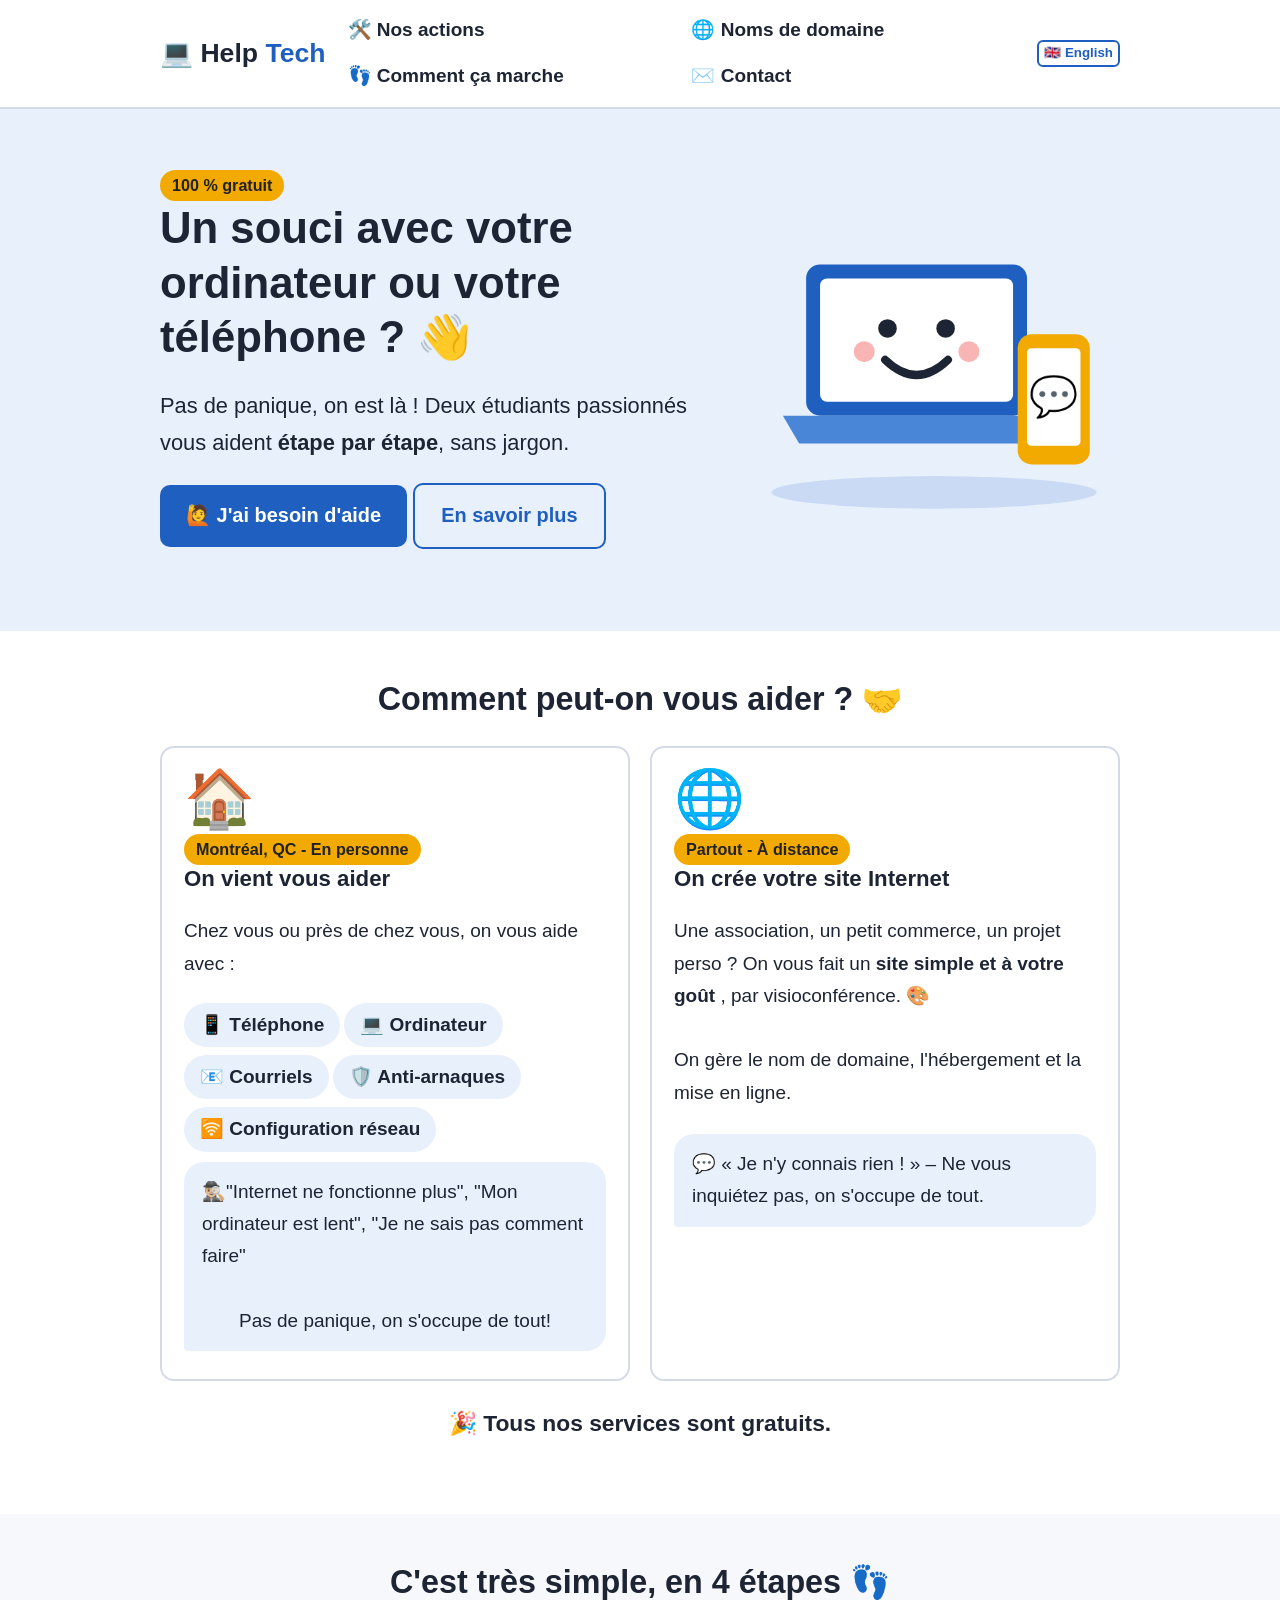
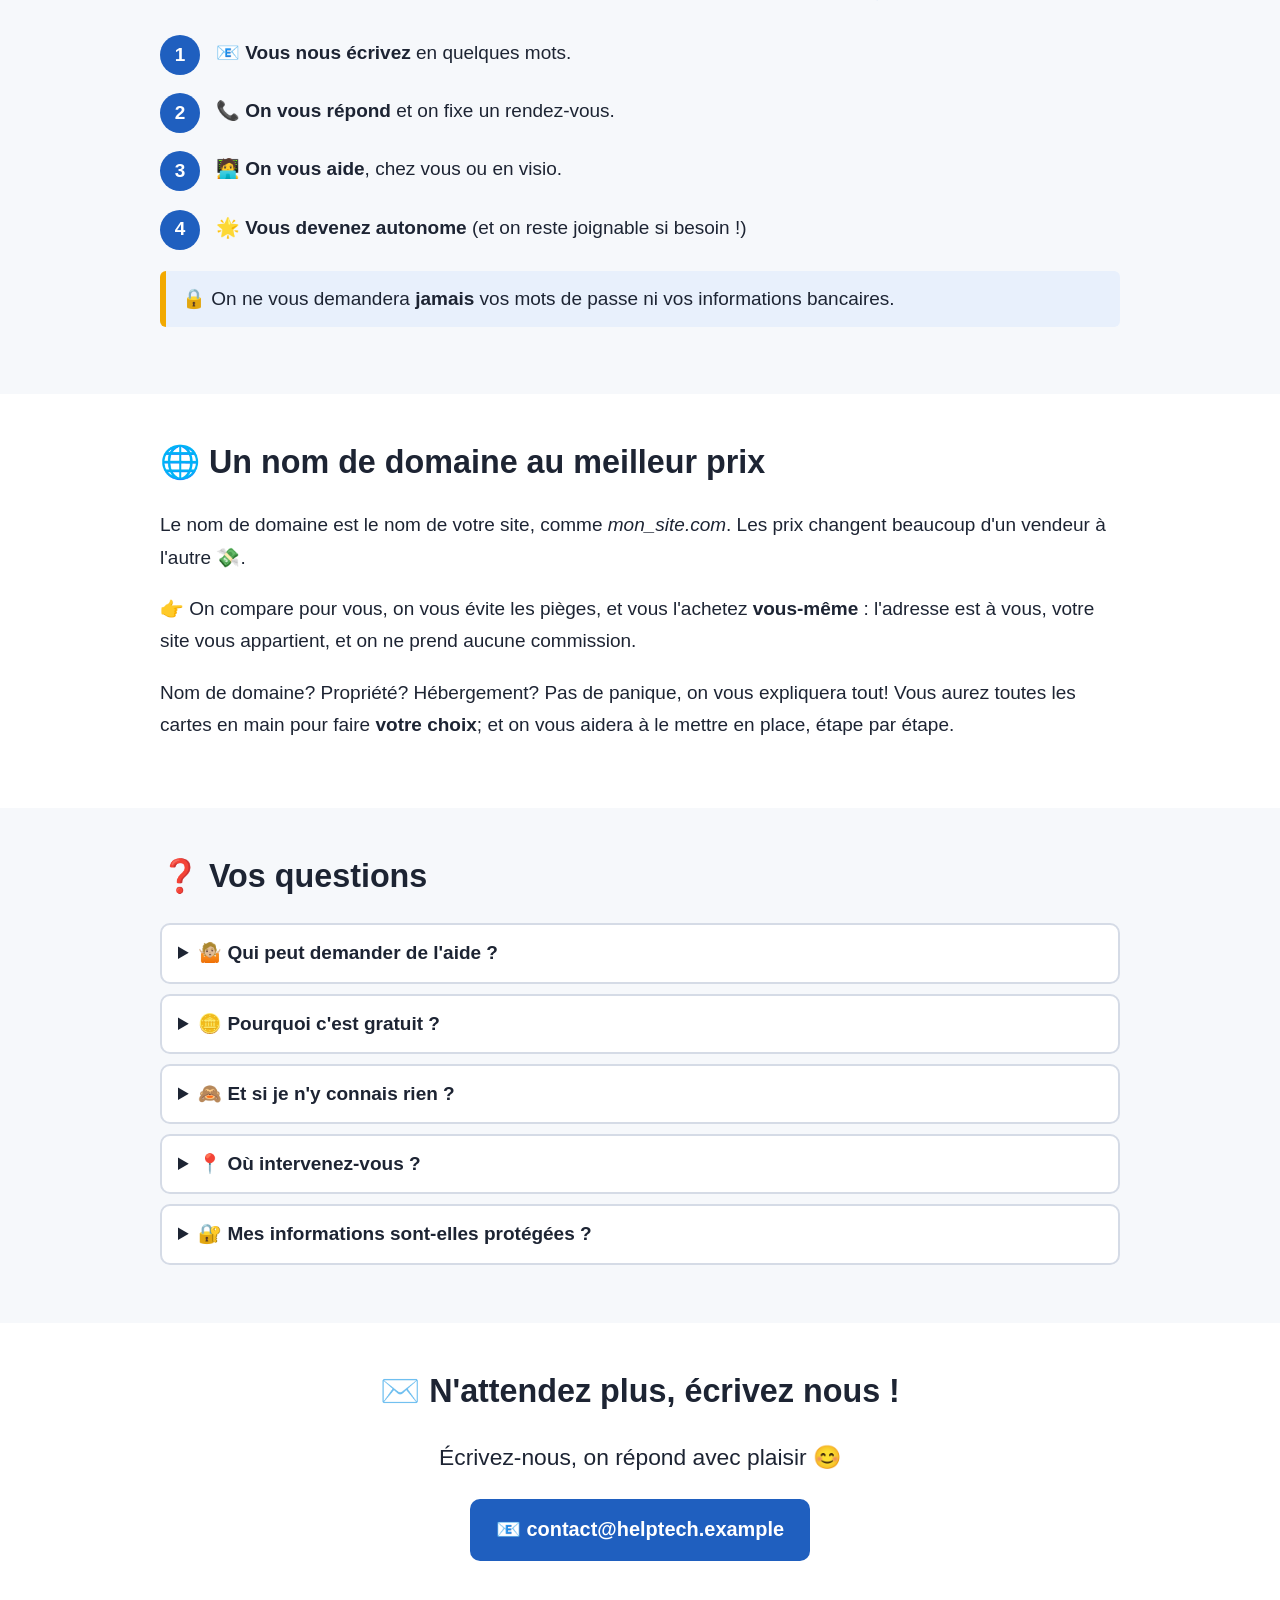
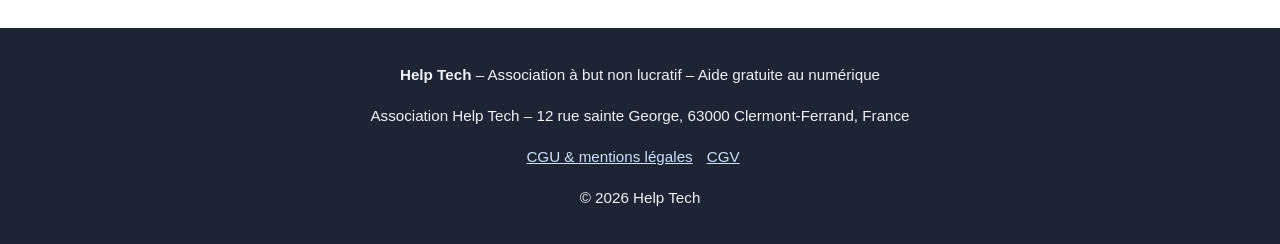
==== index.html @ c31736c2 "final" ====
<!doctype html>
<html lang="fr">
  <head>
    <meta charset="utf-8" />
    <meta name="viewport" content="width=device-width,initial-scale=1" />
    <title>Help Tech – L'informatique, simplement et gratuitement</title>
    <meta
      name="description"
      content="Help Tech, association gratuite : aide informatique à Montréal et création de sites internet à distance." />
    <link rel="stylesheet" href="style.css" />
  </head>
  <body>
    <main>
      <div class="hero">
        <div class="w">
          <div>
            <span class="tag">100 % gratuit</span>
            <h1>Un souci avec votre ordinateur ou votre téléphone ? 👋</h1>
            <p class="big">
              Pas de panique, on est là ! Deux étudiants passionnés vous aident
              <strong>étape par étape</strong>, sans jargon.
            </p>
            <p>
              <a class="btn" href="#contact">🙋 J'ai besoin d'aide</a>
              <a class="btn alt" href="#services">En savoir plus</a>
            </p>
          </div>
          <svg
            viewBox="0 0 320 260"
            role="img"
            aria-label="Illustration : un ordinateur portable souriant et un téléphone">
            <ellipse
              cx="160"
              cy="236"
              rx="140"
              ry="14"
              fill="#1f5fbf"
              opacity=".15" />
            <rect
              x="50"
              y="40"
              width="190"
              height="130"
              rx="12"
              fill="#1f5fbf" />
            <rect x="62" y="52" width="166" height="106" rx="6" fill="#fff" />
            <circle cx="120" cy="95" r="8" fill="#1d2433" />
            <circle cx="170" cy="95" r="8" fill="#1d2433" />
            <path
              d="M118 122q27 26 54 0"
              stroke="#1d2433"
              stroke-width="7"
              fill="none"
              stroke-linecap="round" />
            <circle cx="100" cy="115" r="9" fill="#f9b4b4" />
            <circle cx="190" cy="115" r="9" fill="#f9b4b4" />
            <path d="M30 170h230l-14 24H44z" fill="#4a86d8" />
            <rect
              x="232"
              y="100"
              width="62"
              height="112"
              rx="12"
              fill="#f2a900" />
            <rect x="240" y="112" width="46" height="84" rx="4" fill="#fff" />
            <text x="263" y="165" font-size="34" text-anchor="middle">💬</text>
            <text x="40" y="36" font-size="30"></text>
            <text x="250" y="70" font-size="26"></text>
          </svg>
        </div>
      </div>

      <section id="services">
        <div class="w">
          <h2 class="center">Comment peut-on vous aider ? 🤝</h2>
          <div class="grid">
            <div class="card">
              <span class="ico">🏠</span
              ><span class="tag">Montréal, QC - En personne</span>
              <h3>On vient vous aider</h3>
              <p>Chez vous ou près de chez vous, on vous aide avec :</p>
              <span class="pill">📱 Téléphone</span
              ><span class="pill">💻 Ordinateur</span
              ><span class="pill">📧 Courriels</span
              ><span class="pill">🛡️ Anti-arnaques</span>
              <span class="pill">🛜 Configuration réseau</span>
              <p class="bubble">
                🕵🏼‍♂️"Internet ne fonctionne plus", "Mon ordinateur est lent", "Je
                ne sais pas comment faire"
                <br />
                <br />
                <span class="center">Pas de panique, on s'occupe de tout!</span>
              </p>
            </div>
            <div class="card">
              <span class="ico">🌐</span
              ><span class="tag">Partout - À distance</span>
              <h3>On crée votre site Internet</h3>
              <p>
                Une association, un petit commerce, un projet perso ? On vous
                fait un <strong>site simple et à votre goût </strong>, par
                visioconférence. 🎨 <br /><br />On gère le nom de domaine,
                l'hébergement et la mise en ligne.
              </p>
              <p class="bubble">
                💬 « Je n'y connais rien ! » – Ne vous inquiétez pas, on
                s'occupe de tout.
              </p>
            </div>
          </div>
          <p class="center big">
            🎉
            <strong>Tous nos services sont gratuits<span></span>.</strong>
          </p>
        </div>
      </section>

      <section id="how" class="alt">
        <div class="w">
          <h2 class="center">C'est très simple, en 4 étapes 👣</h2>
          <ol class="steps">
            <li>📧 <strong>Vous nous écrivez</strong> en quelques mots.</li>
            <li>
              📞 <strong>On vous répond</strong> et on fixe un rendez-vous.
            </li>
            <li>🧑‍💻 <strong>On vous aide</strong>, chez vous ou en visio.</li>
            <li>
              🌟 <strong>Vous devenez autonome</strong> (et on reste joignable
              si besoin !)
            </li>
          </ol>
          <p class="note">
            🔒 On ne vous demandera <strong>jamais</strong> vos mots de passe ni
            vos informations bancaires.
          </p>
        </div>
      </section>

      <section id="domain">
        <div class="w">
          <h2>🌐 Un nom de domaine au meilleur prix</h2>
          <p>
            Le nom de domaine est le nom de votre site, comme
            <em>mon_site.com</em>. Les prix changent beaucoup d'un vendeur à
            l'autre 💸.
          </p>
          <p>
            👉 On compare pour vous, on vous évite les pièges, et vous l'achetez
            <strong>vous-même</strong> : l'adresse est à vous, votre site vous
            appartient, et on ne prend aucune commission.
          </p>
          <p>
            Nom de domaine? Propriété? Hébergement? Pas de panique, on vous
            expliquera tout! Vous aurez toutes les cartes en main pour faire
            <strong>votre choix</strong>; et on vous aidera à le mettre en
            place, étape par étape.
          </p>
        </div>
      </section>

      <section class="alt">
        <div class="w">
          <h2>❓ Vos questions</h2>
          <details>
            <summary>🤷🏼 Qui peut demander de l'aide ?</summary>
            <p>Tout le monde !</p>
          </details>
          <details>
            <summary>🪙 Pourquoi c'est gratuit ?</summary>
            <p>
              On est une association de bénévoles : on aime aider, tout
              simplement.
            </p>
          </details>
          <details>
            <summary>🙈 Et si je n'y connais rien ?</summary>
            <p>C'est justement pour ça qu'on est là. On part de zéro.</p>
          </details>
          <details>
            <summary>📍 Où intervenez-vous ?</summary>
            <p>
              En personne à Montréal, et à distance partout où il y a Internet.
            </p>
          </details>
          <details>
            <summary>🔐 Mes informations sont-elles protégées ?</summary>
            <p>
              Oui, on s'en sert seulement pour vous répondre.
              <a href="cgu.html#donnees" target="_blank">Voir les détails</a>.
            </p>
          </details>
        </div>
      </section>

      <section id="contact">
        <div class="w center">
          <h2>✉️ N'attendez plus, écrivez nous !</h2>
          <p class="big">Écrivez-nous, on répond avec plaisir 😊</p>
          <p>
            <a class="btn" href="mailto:contact@helptech.example"
              >📧 contact@helptech.example</a
            >
          </p>
        </div>
      </section>
    </main>
    <script src="script.js"></script>
  </body>
</html>
---- style.css ----
:root {
  --bg: #fff;
  --fg: #1d2433;
  --mut: #51596b;
  --pri: #1f5fbf;
  --pri2: #e8f0fc;
  --acc: #f2a900;
  --card: #f6f8fb;
  --bd: #d5dbe6;
}
@media (prefers-color-scheme: dark) {
  :root {
    --bg: #12161f;
    --fg: #eef1f7;
    --mut: #b3bccd;
    --pri: #7fb0ff;
    --pri2: #1c2740;
    --card: #1a2030;
    --bd: #2d3650;
  }
}
* {
  box-sizing: border-box;
}
html {
  scroll-behavior: smooth;
  font-size: 19px;
}
body {
  margin: 0;
  font-family: Verdana, Arial, sans-serif;
  line-height: 1.7;
  background: var(--bg);
  color: var(--fg);
}
.w {
  max-width: 1000px;
  margin: auto;
  padding: 0 20px;
}
a {
  color: var(--pri);
}
h1,
h2,
h3 {
  line-height: 1.25;
}
h2 {
  font-size: 1.7rem;
  margin-top: 0;
}
header {
  background: var(--bg);
  border-bottom: 2px solid var(--bd);
  position: sticky;
  top: 0;
  z-index: 5;
}
header .w {
  display: grid;
  grid-template-columns: auto minmax(0, 1fr) auto;
  align-items: center;
  gap: 10px 20px;
  padding-top: 10px;
  padding-bottom: 10px;
}
.logo {
  font-weight: 700;
  font-size: 1.4rem;
  text-decoration: none;
  color: var(--fg);
}
.logo span {
  color: var(--pri);
}
nav {
  grid-column: 2;
  display: grid;
  grid-auto-flow: column;
  grid-template-columns: repeat(2, minmax(0, 1fr));
  grid-template-rows: repeat(2, auto);
  align-items: center;
  gap: 6px 16px;
}
nav a {
  color: var(--fg);
  text-decoration: none;
  font-weight: 700;
  padding: 4px 2px;
}
nav a:hover {
  color: var(--pri);
  text-decoration: underline;
}
.lang {
  grid-column: 3;
  justify-self: end;
  border: 2px solid var(--pri);
  border-radius: 6px;
  padding: 0 5px;
  font-size: 0.7rem;
  font-weight: 700;
  text-decoration: none;
  white-space: nowrap;
}
@media (max-width: 760px) {
  header .w {
    grid-template-columns: minmax(0, 1fr) auto;
  }
  nav {
    grid-column: 1 / -1;
    grid-row: 2;
  }
  .lang {
    grid-column: 2;
    grid-row: 1;
  }
}
.btn {
  display: inline-block;
  background: var(--pri);
  color: #fff;
  padding: 14px 26px;
  border-radius: 10px;
  font-weight: 700;
  text-decoration: none;
  font-size: 1.05rem;
}
[data-theme] .btn,
.btn:hover {
  filter: brightness(1.1);
}
.btn.alt {
  background: transparent;
  color: var(--pri);
  border: 2px solid var(--pri);
}
.hero {
  background: var(--pri2);
  padding: 60px 0;
}
.hero h1 {
  font-size: 2.3rem;
  margin: 0 0 12px;
}
.hero p {
  max-width: 640px;
  font-size: 1.15rem;
}
section {
  padding: 48px 0;
}
section.alt {
  background: var(--card);
}
.grid {
  display: grid;
  grid-template-columns: repeat(auto-fit, minmax(280px, 1fr));
  gap: 20px;
}
.card {
  background: var(--bg);
  border: 2px solid var(--bd);
  border-radius: 14px;
  padding: 22px;
}
.card h3 {
  margin-top: 0;
}
.tag {
  display: inline-block;
  background: var(--acc);
  color: #222;
  font-weight: 700;
  border-radius: 20px;
  padding: 2px 12px;
  font-size: 0.85rem;
}
ol.steps {
  counter-reset: s;
  list-style: none;
  padding: 0;
}
ol.steps li {
  counter-increment: s;
  position: relative;
  padding: 8px 0 8px 56px;
  margin-bottom: 10px;
}
ol.steps li:before {
  content: counter(s);
  position: absolute;
  left: 0;
  top: 6px;
  width: 40px;
  height: 40px;
  border-radius: 50%;
  background: var(--pri);
  color: #fff;
  font-weight: 700;
  display: grid;
  place-items: center;
}
details {
  border: 2px solid var(--bd);
  border-radius: 10px;
  padding: 12px 16px;
  margin-bottom: 10px;
  background: var(--bg);
}
summary {
  cursor: pointer;
  font-weight: 700;
}
footer {
  background: #1d2433;
  color: #eef1f7;
  padding: 18px 0;
  font-size: 0.8rem;
  text-align: center;
}
footer a {
  color: #cfe0ff;
  margin-right: 14px;
}
.doc {
  padding: 40px 0;
}
.doc h2 {
  margin-top: 2rem;
  font-size: 1.3rem;
}
.note {
  background: var(--pri2);
  border-left: 6px solid var(--acc);
  padding: 12px 16px;
  border-radius: 6px;
}
a:focus,
button:focus,
summary:focus {
  outline: 3px solid var(--acc);
  outline-offset: 2px;
}
.lang:focus:not(:focus-visible) {
  outline: none;
}
@media (max-width: 600px) {
  html {
    font-size: 17px;
  }
  .hero h1 {
    font-size: 1.8rem;
  }
}
.hero .w {
  display: grid;
  grid-template-columns: 1.2fr 0.8fr;
  gap: 30px;
  align-items: center;
}
.hero svg {
  width: 100%;
  height: auto;
}
@media (max-width: 760px) {
  .hero .w {
    grid-template-columns: 1fr;
  }
}
.ico {
  font-size: 3rem;
  line-height: 1;
  display: block;
  margin-bottom: 6px;
}
.card {
  transition: transform 0.2s;
}
.card:hover {
  transform: translateY(-4px);
}
.big {
  font-size: 1.2rem;
}
.small-asterisk {
  font-size: 0.8em;
}
.center {
  text-align: center;
}
.pill {
  display: inline-block;
  background: var(--pri2);
  border-radius: 30px;
  padding: 6px 16px;
  margin: 4px 4px 4px 0;
  font-weight: 700;
}
.bubble {
  background: var(--pri2);
  border-radius: 20px 20px 20px 4px;
  padding: 14px 18px;
  display: inline-block;
  margin: 6px 0;
}
.bubble .center {
  display: block;
}
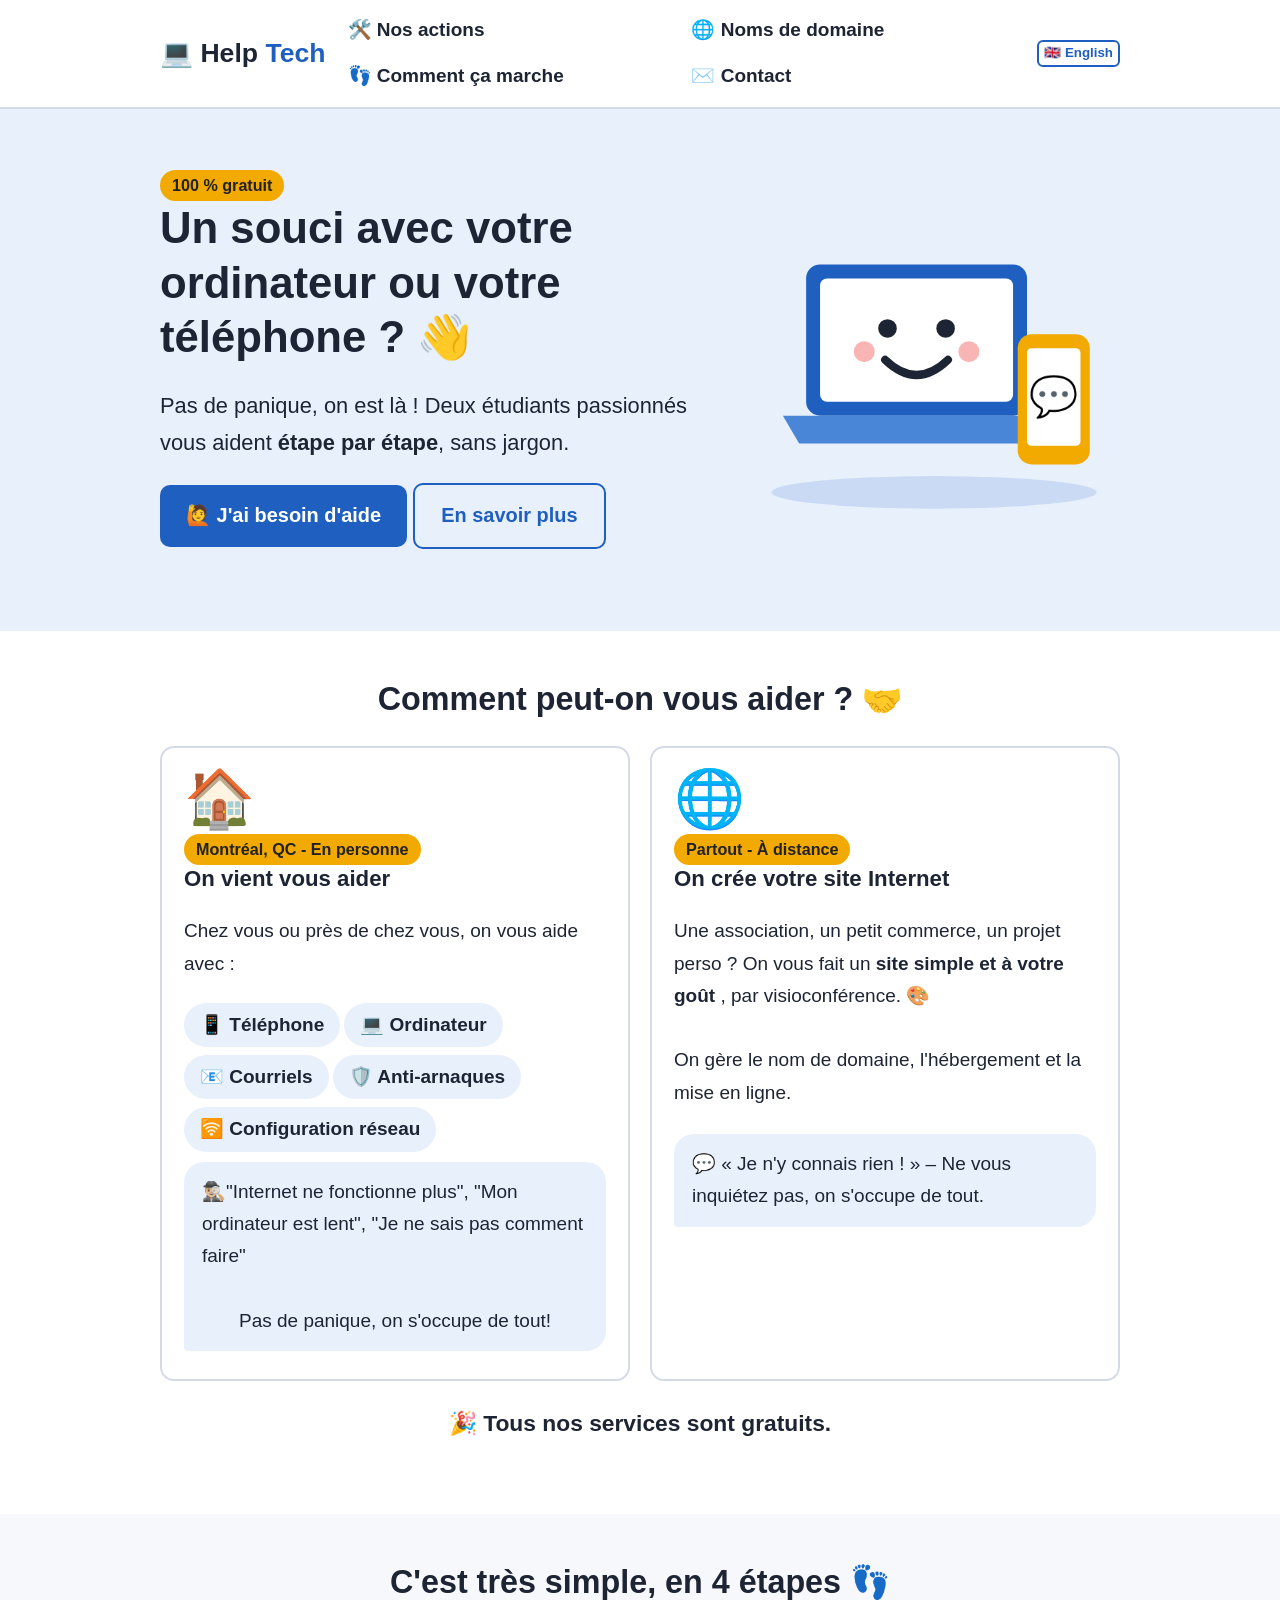
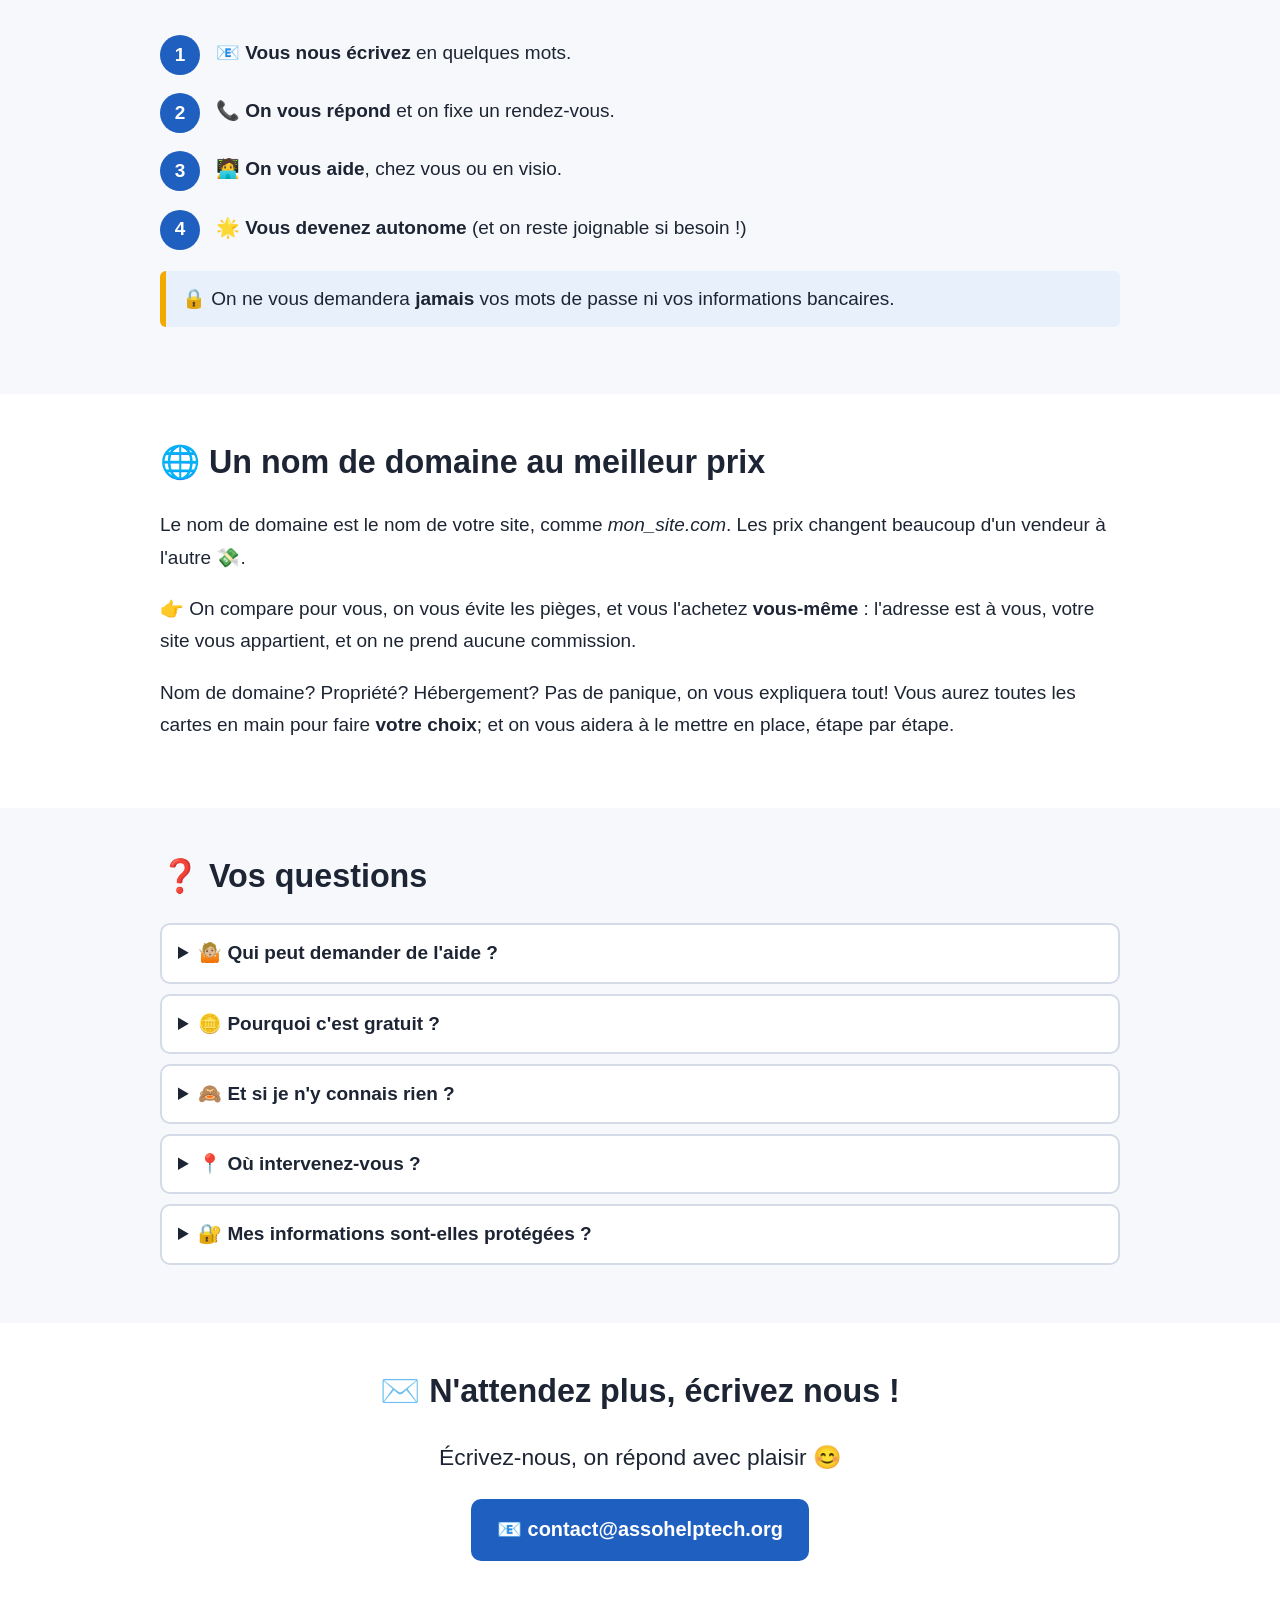
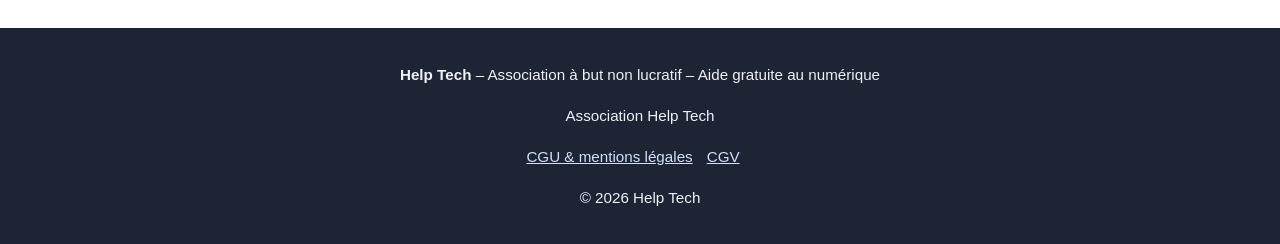
==== commit a88d5034: "mailto" ====
--- a/index.html
+++ b/index.html
@@ -197,8 +197,8 @@
           <h2>✉️ N'attendez plus, écrivez nous !</h2>
           <p class="big">Écrivez-nous, on répond avec plaisir 😊</p>
           <p>
-            <a class="btn" href="mailto:contact@helptech.example"
-              >📧 contact@helptech.example</a
+            <a class="btn" href="mailto:contact@assohelptech.org"
+              >📧 contact@assohelptech.org</a
             >
           </p>
         </div>
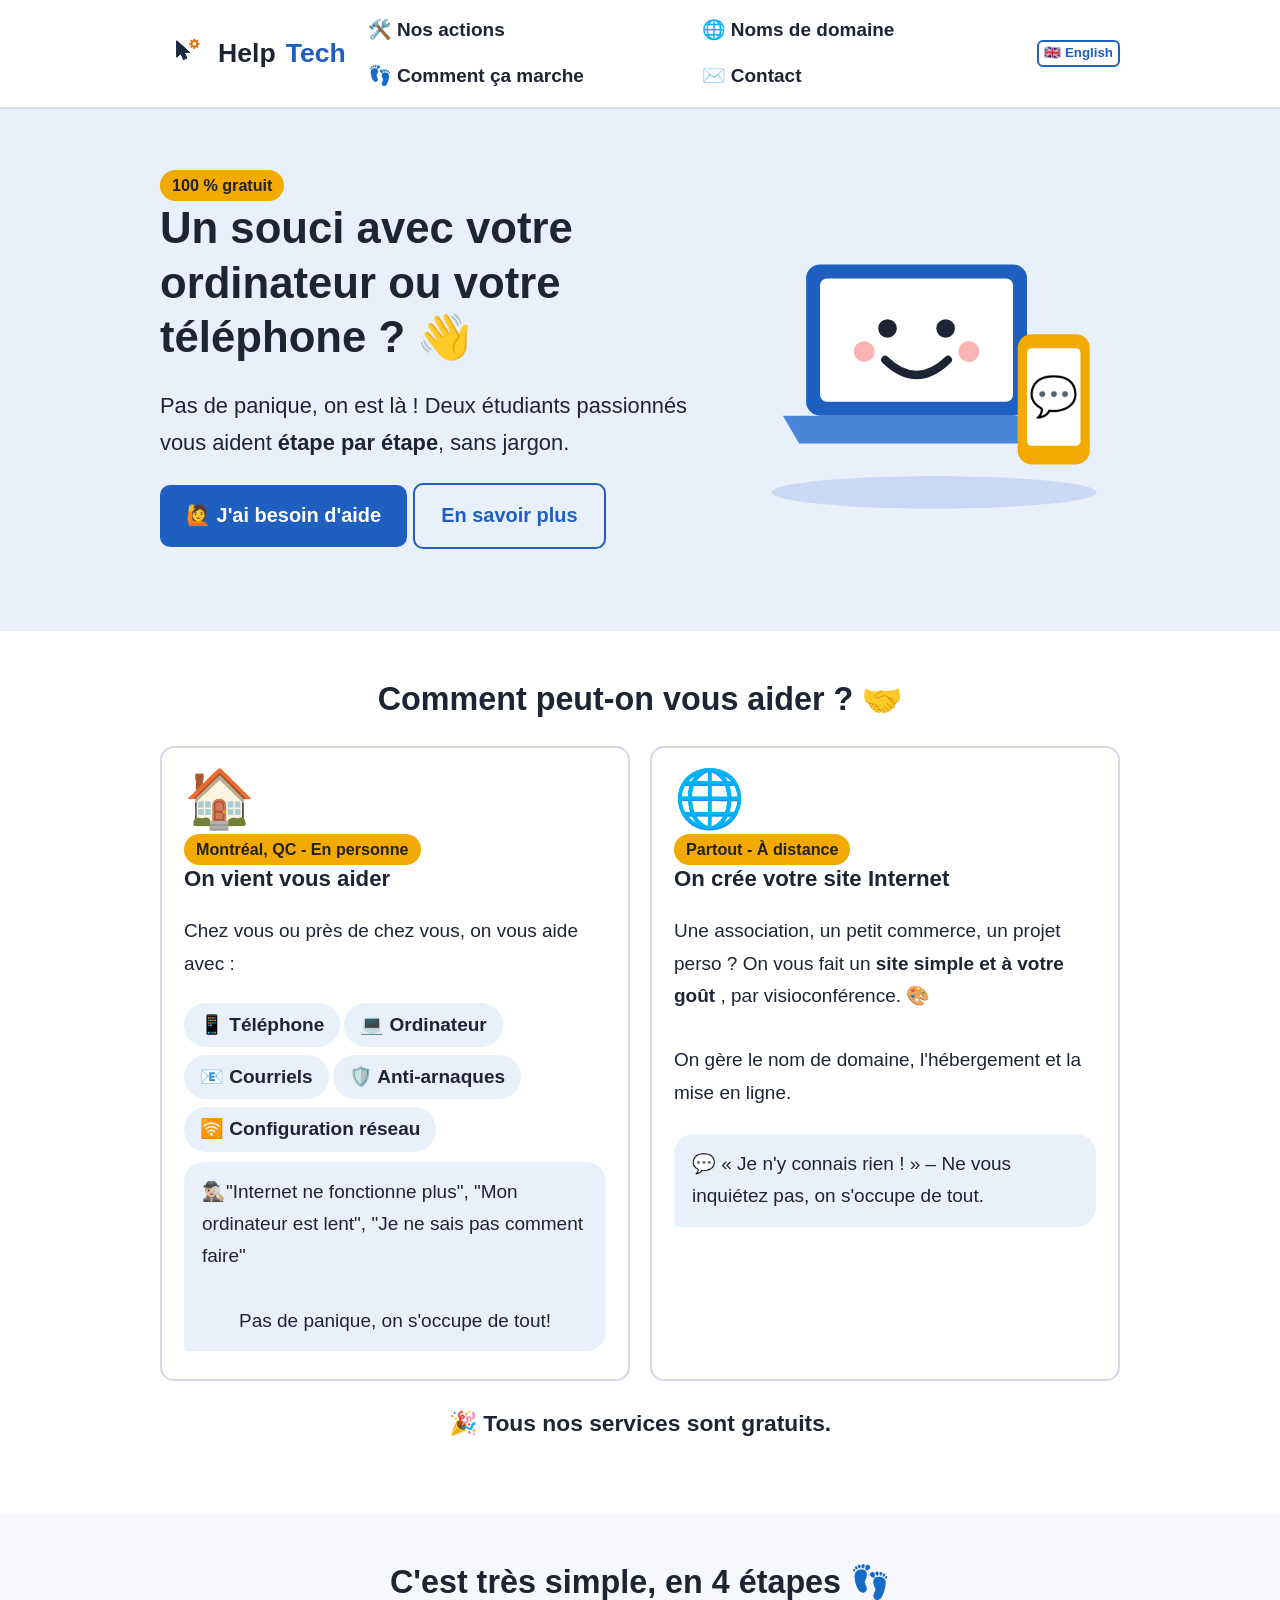
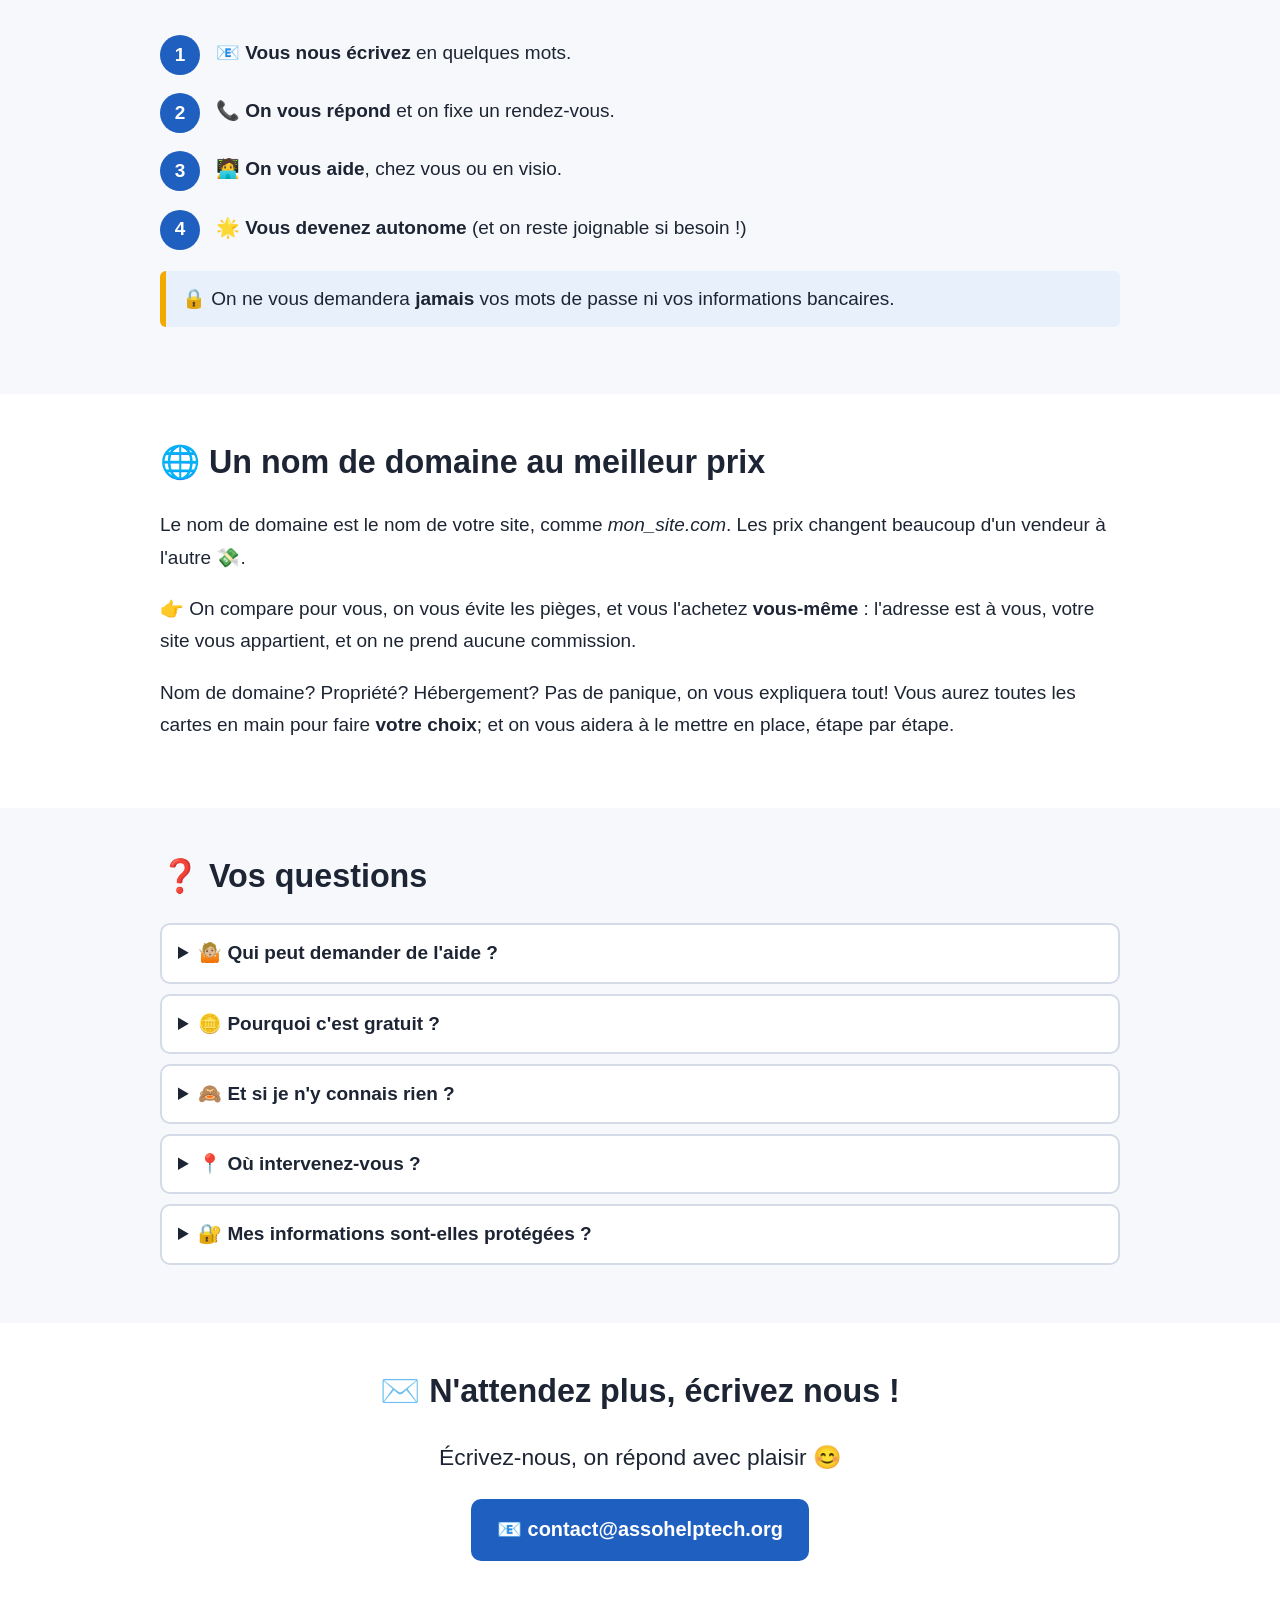
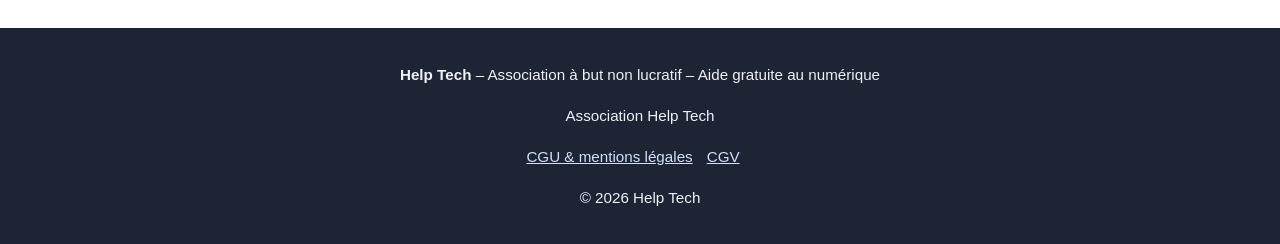
==== commit fbba9871: "logo" ====
--- a/index.html
+++ b/index.html
@@ -7,6 +7,7 @@
     <meta
       name="description"
       content="Help Tech, association gratuite : aide informatique à Montréal et création de sites internet à distance." />
+    <link rel="icon" type="image/png" href="Logo%20principal-selection.png" />
     <link rel="stylesheet" href="style.css" />
   </head>
   <body>
@@ -197,7 +198,10 @@
           <h2>✉️ N'attendez plus, écrivez nous !</h2>
           <p class="big">Écrivez-nous, on répond avec plaisir 😊</p>
           <p>
-            <a class="btn" href="mailto:contact@assohelptech.org"
+            <a
+              class="btn"
+              href="mailto:contact@assohelptech.org"
+              target="_blank"
               >📧 contact@assohelptech.org</a
             >
           </p>
--- a/style.css
+++ b/style.css
@@ -66,10 +66,18 @@
   padding-bottom: 10px;
 }
 .logo {
+  display: inline-flex;
+  align-items: center;
+  gap: 10px;
   font-weight: 700;
   font-size: 1.4rem;
   text-decoration: none;
   color: var(--fg);
+}
+.logo img {
+  width: 48px;
+  height: 48px;
+  object-fit: contain;
 }
 .logo span {
   color: var(--pri);
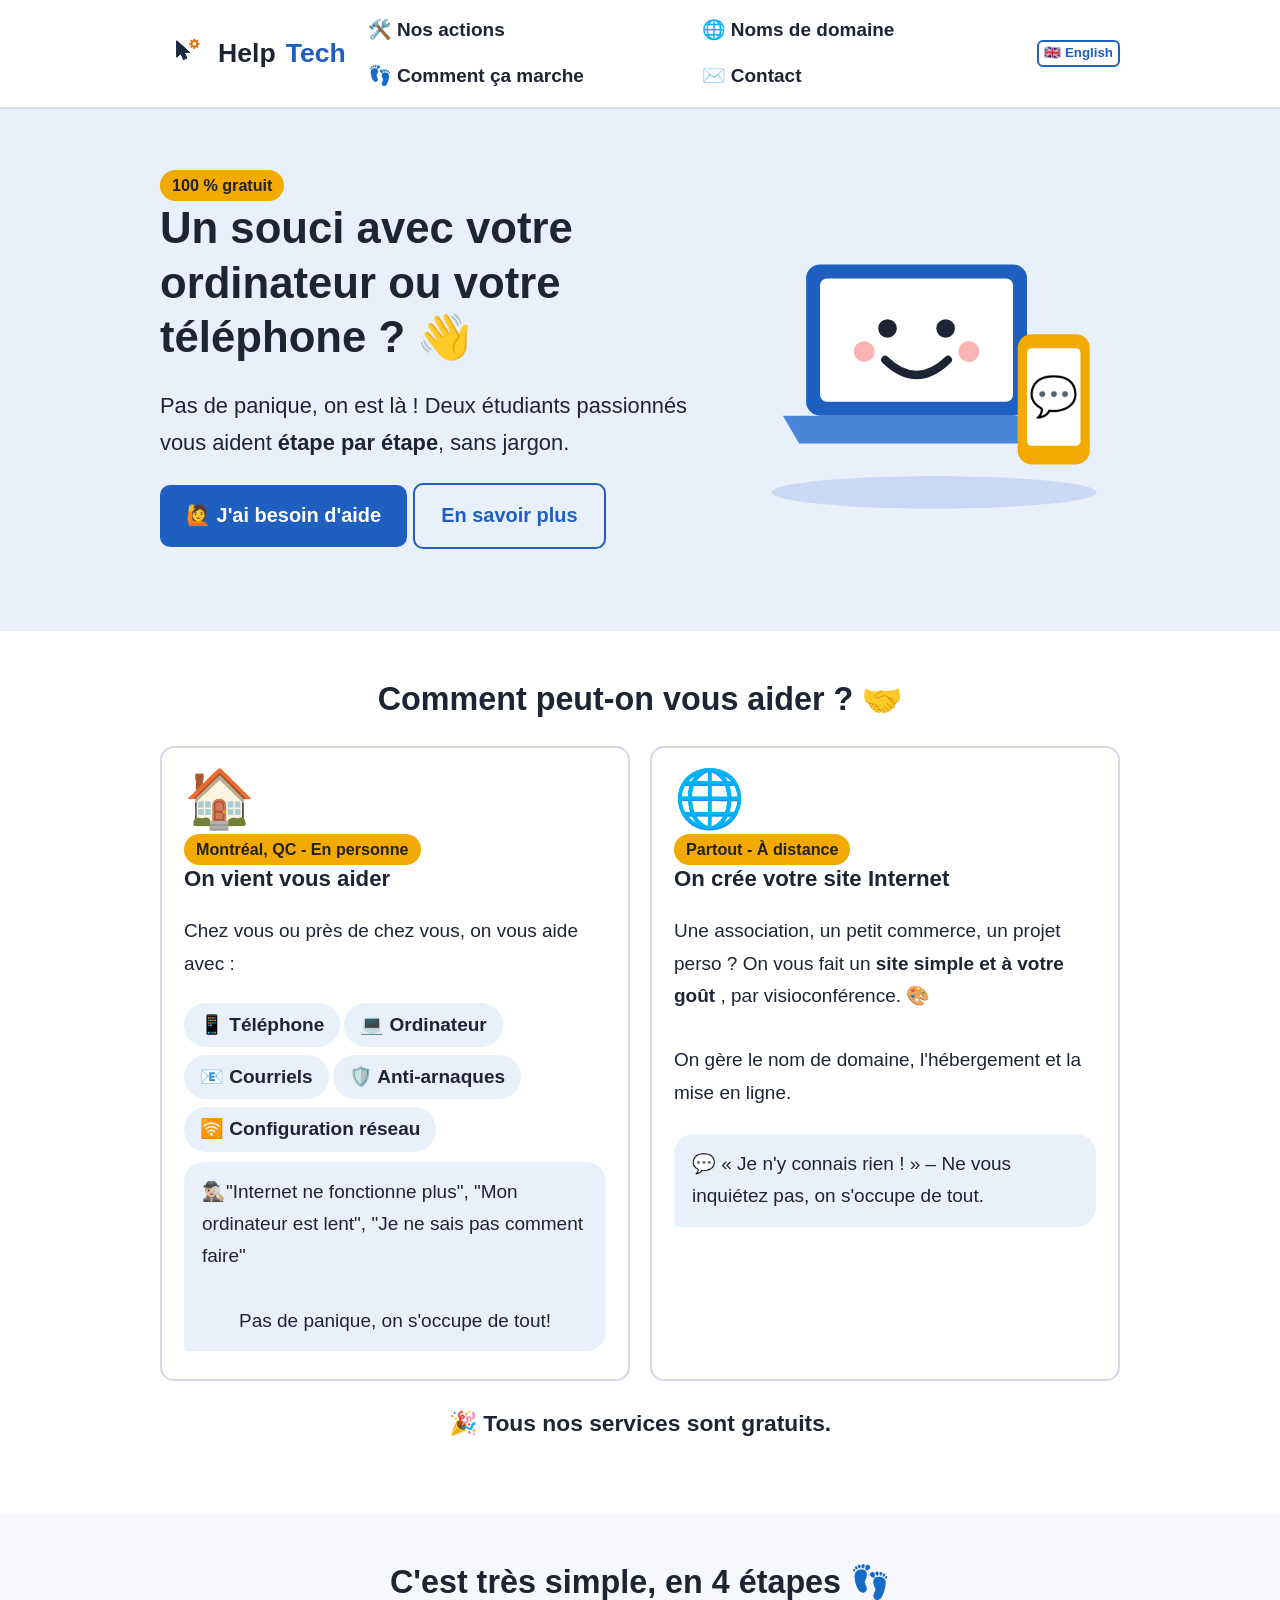
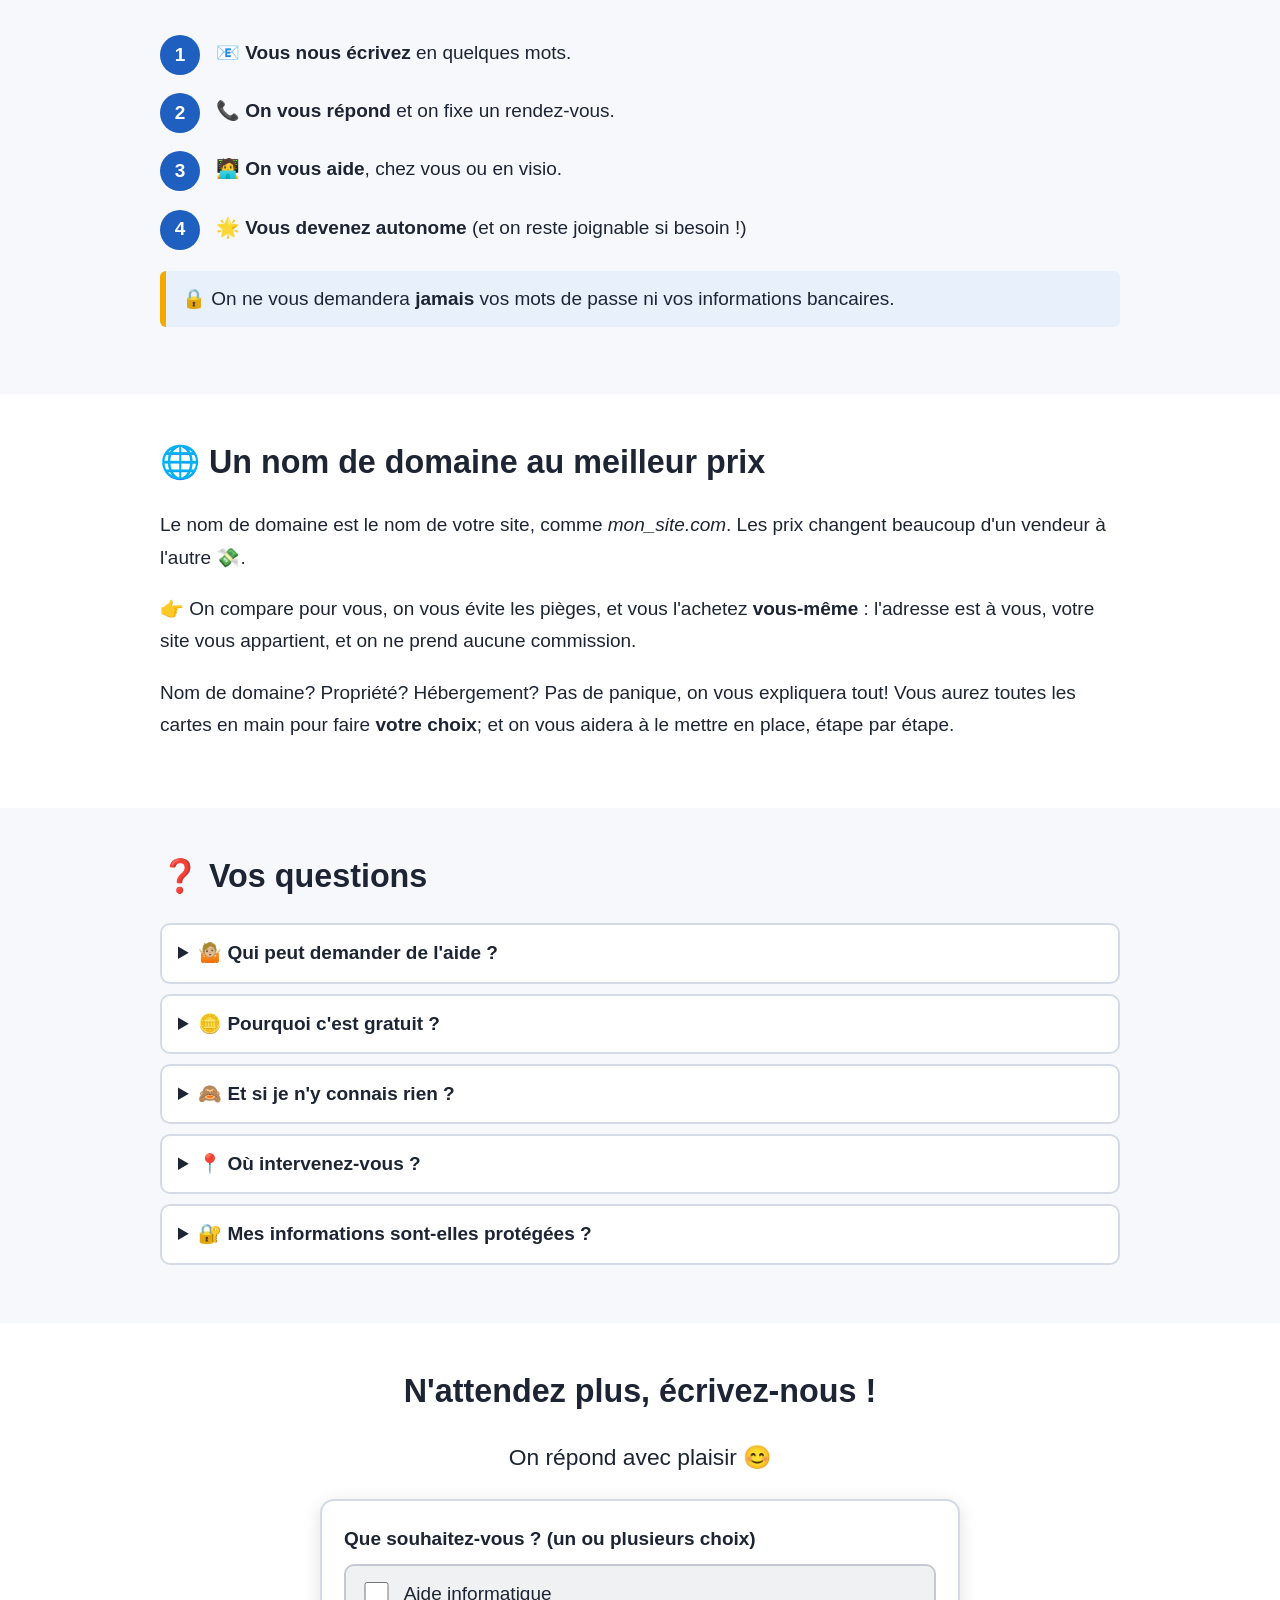
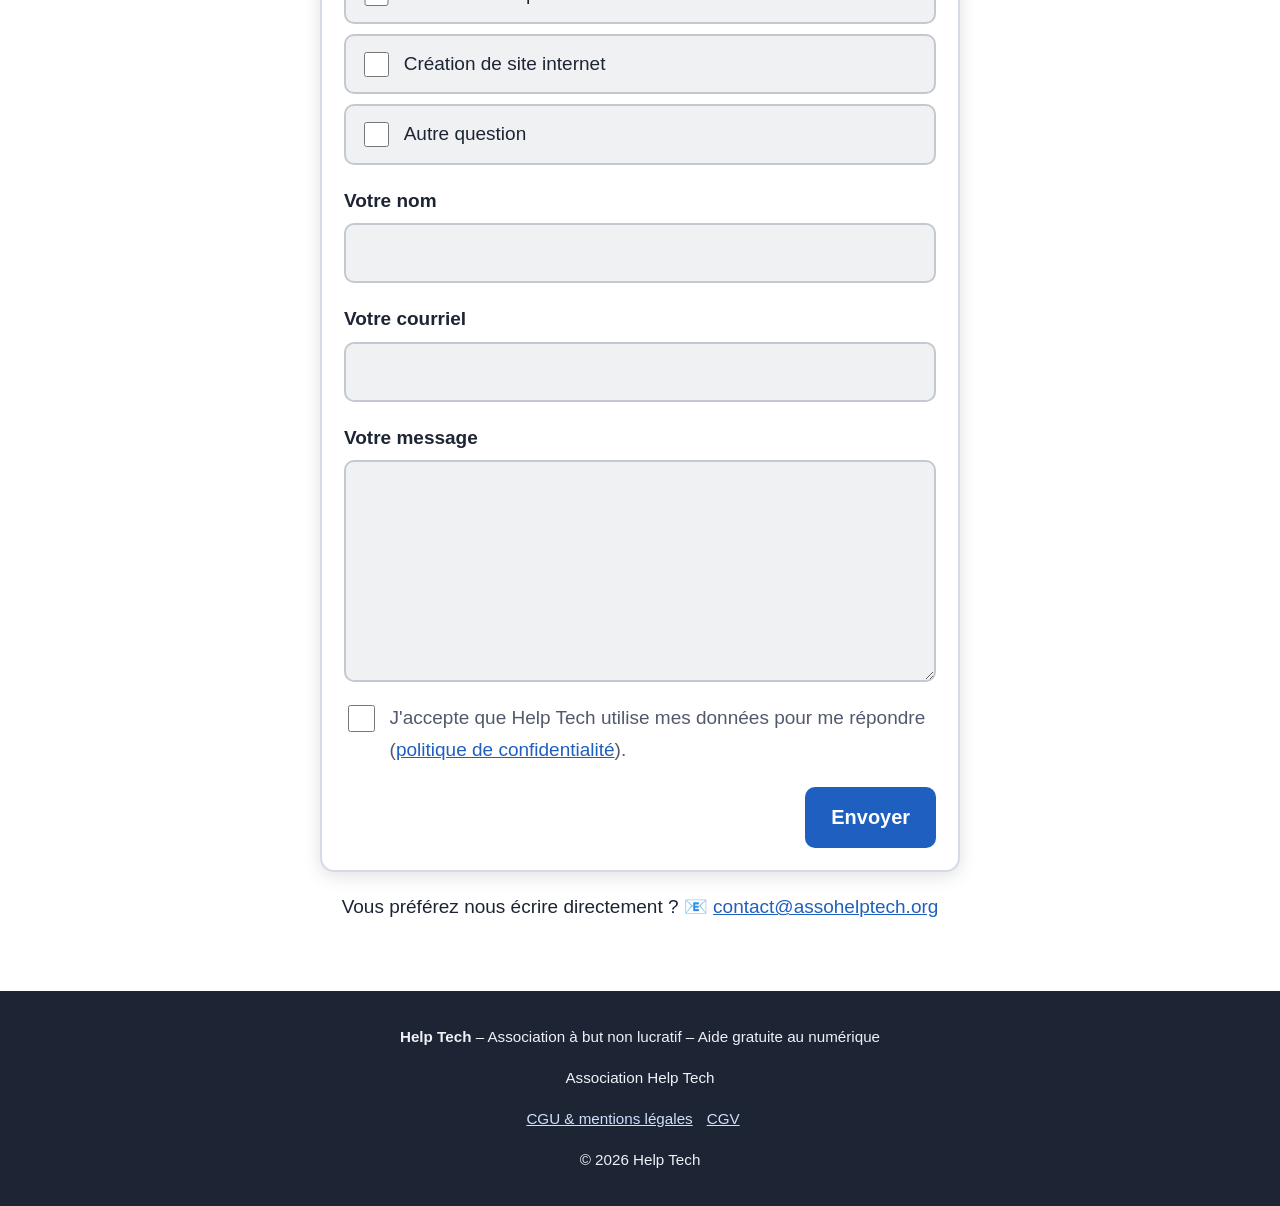
==== commit 68d0397d: "form" ====
--- a/index.html
+++ b/index.html
@@ -194,17 +194,117 @@
       </section>
 
       <section id="contact">
-        <div class="w center">
-          <h2>✉️ N'attendez plus, écrivez nous !</h2>
-          <p class="big">Écrivez-nous, on répond avec plaisir 😊</p>
-          <p>
-            <a
-              class="btn"
-              href="mailto:contact@assohelptech.org"
-              target="_blank"
-              >📧 contact@assohelptech.org</a
+        <div class="w">
+          <h2 class="center">N'attendez plus, écrivez-nous !</h2>
+          <p class="center big">On répond avec plaisir 😊</p>
+
+          <form
+            class="contact-form card"
+            action="https://SERVICE-URL-HERE"
+            method="POST">
+            <fieldset class="topic">
+              <legend>Que souhaitez-vous ? (un ou plusieurs choix)</legend>
+              <label
+                ><input type="checkbox" value="Aide informatique" /> Aide
+                informatique</label
+              >
+              <label
+                ><input type="checkbox" value="Création de site internet" />
+                Création de site internet</label
+              >
+              <label
+                ><input type="checkbox" value="Autre question" /> Autre
+                question</label
+              >
+            </fieldset>
+
+            <div class="field">
+              <label for="name">Votre nom</label>
+              <input
+                type="text"
+                id="name"
+                name="name"
+                autocomplete="name"
+                required />
+            </div>
+
+            <div class="field">
+              <label for="email">Votre courriel</label>
+              <input
+                type="email"
+                id="email"
+                name="email"
+                autocomplete="email"
+                required />
+            </div>
+
+            <div class="field">
+              <label for="message">Votre message</label>
+              <textarea
+                id="message"
+                name="message"
+                rows="6"
+                required></textarea>
+            </div>
+
+            <input
+              type="text"
+              name="website"
+              class="hp"
+              tabindex="-1"
+              autocomplete="off"
+              aria-hidden="true" />
+
+            <label class="consent">
+              <input type="checkbox" required />
+              <span
+                >J'accepte que Help Tech utilise mes données pour me répondre
+                (<a href="/cgu.html#donnees" target="_blank"
+                  >politique de confidentialité</a
+                >).</span
+              >
+            </label>
+
+            <button type="submit" class="btn">Envoyer</button>
+
+            <input type="hidden" name="topics" id="topics" />
+            <input
+              type="hidden"
+              name="subject"
+              id="subject"
+              value="Help Tech – Nouveau message" />
+          </form>
+
+          <p class="center">
+            Vous préférez nous écrire directement ? 📧
+            <a href="mailto:contact@assohelptech.org"
+              >contact@assohelptech.org</a
             >
           </p>
+
+          <script>
+            var boxes = document.querySelectorAll(
+              '.topic input[type="checkbox"]',
+            );
+
+            function updateTopics() {
+              var chosen = [];
+              boxes.forEach(function (box) {
+                if (box.checked) chosen.push(box.value);
+              });
+              document.getElementById("topics").value = chosen.join(", ");
+              document.getElementById("subject").value =
+                "Help Tech – " + (chosen.join(" + ") || "Nouveau message");
+              boxes[0].setCustomValidity(
+                chosen.length ? "" : "Choisissez au moins une option.",
+              );
+            }
+
+            boxes.forEach(function (box) {
+              box.addEventListener("change", updateTopics);
+            });
+            updateTopics();
+          </script>
         </div>
       </section>
     </main>
--- a/style.css
+++ b/style.css
@@ -316,3 +316,118 @@
 .bubble .center {
   display: block;
 }
+
+.contact-form {
+  --f-bg: #ffffff; /* form background */
+  --f-field: #f0f1f3; /* field background */
+  --f-bd: #c4c9d1; /* field border */
+
+  max-width: 640px;
+  margin: 0 auto;
+  display: grid;
+  gap: 20px;
+  background: var(--f-bg);
+  box-shadow: 0 4px 18px rgba(0, 0, 0, 0.12);
+}
+@media (prefers-color-scheme: dark) {
+  .contact-form {
+    --f-bg: #2a2d33;
+    --f-field: #3a3e46;
+    --f-bd: #5b616d;
+    box-shadow: 0 4px 18px rgba(0, 0, 0, 0.5);
+  }
+}
+
+.field {
+  display: grid;
+  gap: 6px;
+}
+.field label {
+  font-weight: 700;
+}
+
+.contact-form input[type="text"],
+.contact-form input[type="email"],
+.contact-form textarea {
+  width: 100%;
+  max-width: 100%;
+  padding: 12px 14px;
+  font: inherit;
+  color: var(--fg);
+  background: var(--f-field);
+  border: 2px solid var(--f-bd);
+  border-radius: 10px;
+}
+.contact-form textarea {
+  resize: vertical;
+}
+
+.contact-form input:focus,
+.contact-form textarea:focus {
+  outline: 3px solid var(--acc);
+  outline-offset: 2px;
+  border-color: var(--pri);
+}
+
+fieldset.topic {
+  border: 0;
+  margin: 0;
+  padding: 0;
+  display: grid;
+  gap: 10px;
+}
+fieldset.topic legend {
+  font-weight: 700;
+  margin-bottom: 8px;
+  padding: 0;
+}
+fieldset.topic label {
+  display: flex;
+  gap: 12px;
+  align-items: center;
+  padding: 12px 14px;
+  background: var(--f-field);
+  border: 2px solid var(--f-bd);
+  border-radius: 10px;
+  cursor: pointer;
+}
+fieldset.topic input {
+  width: 1.3rem;
+  height: 1.3rem;
+  accent-color: var(--pri);
+}
+
+.consent {
+  display: flex;
+  gap: 12px;
+  align-items: flex-start;
+  color: var(--mut);
+}
+.consent input {
+  width: 1.4rem;
+  height: 1.4rem;
+  flex-shrink: 0;
+  accent-color: var(--pri);
+}
+
+button.btn {
+  border: 0;
+  font: inherit;
+  font-weight: 700;
+  font-size: 1.05rem;
+  cursor: pointer;
+  justify-self: end;
+}
+.hp {
+  position: absolute;
+  left: -9999px;
+}
+
+@media (prefers-color-scheme: dark) {
+  .btn {
+    color: #12161f;
+  }
+  .btn.alt {
+    color: var(--pri);
+  }
+}
